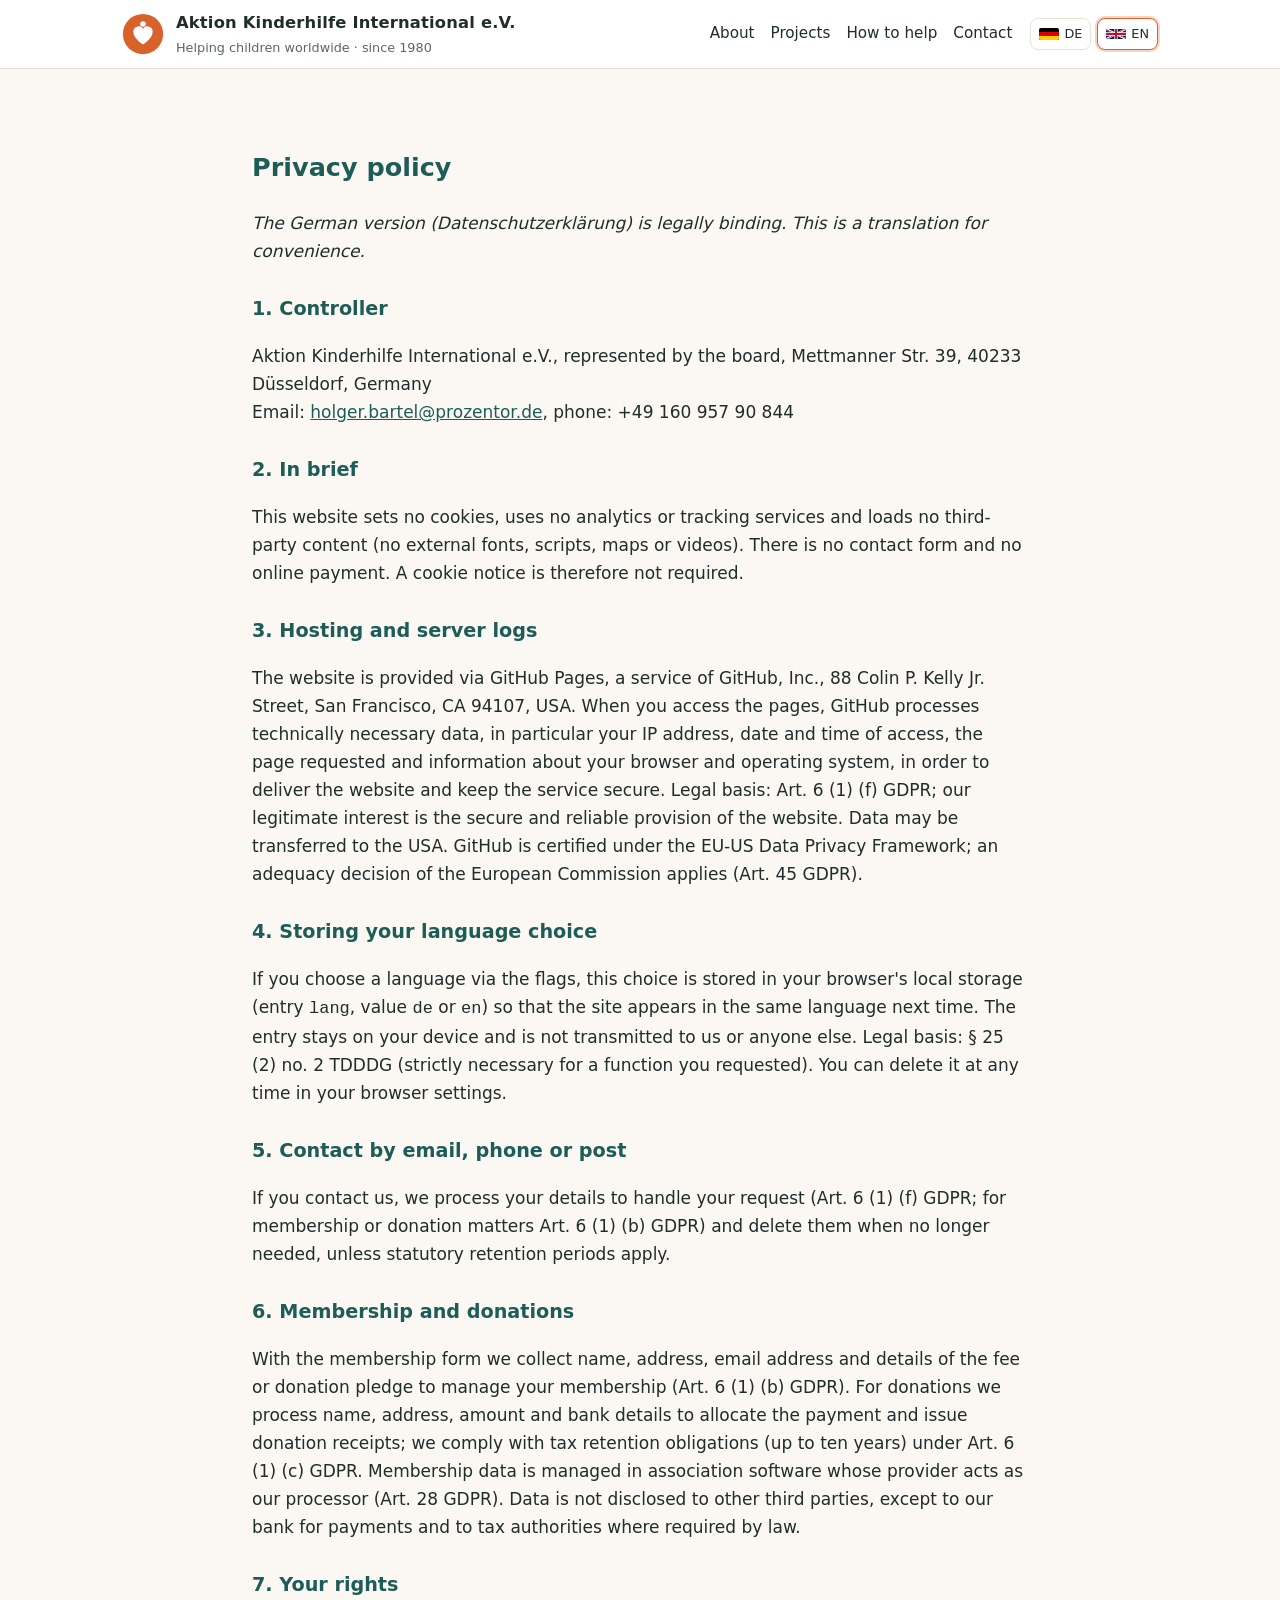
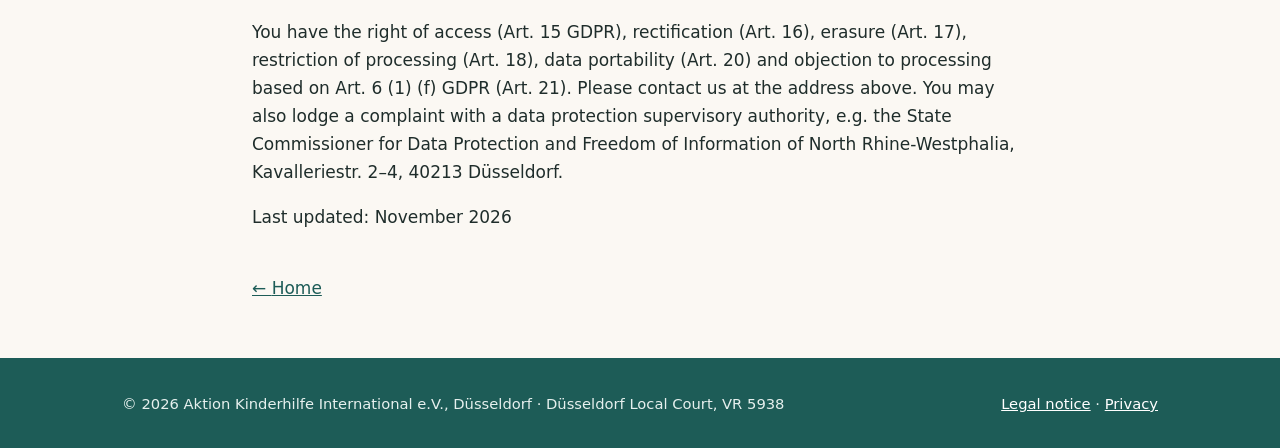
==== datenschutz.html @ b2a40ee2 "AKI-Website: erster Entwurf (Vorschau) Co-Authored-By: Claude Opus 5.5 <noreply@anthropic.com>" ====
<!doctype html>
<html lang="de" data-title-de="Datenschutz – Aktion Kinderhilfe International e.V." data-title-en="Privacy policy – Aktion Kinderhilfe International e.V.">
<head>
  <meta charset="utf-8">
  <meta name="viewport" content="width=device-width, initial-scale=1">
  <meta http-equiv="Content-Security-Policy" content="default-src 'self'; img-src 'self' data:; style-src 'self'; script-src 'self'; base-uri 'none'; form-action 'none'">
  <meta name="referrer" content="strict-origin-when-cross-origin">
  <title>Datenschutz – Aktion Kinderhilfe International e.V.</title>
  <meta name="description" content="Aktion Kinderhilfe International e.V. (AKI), Düsseldorf: gemeinnütziger Verein seit 1980. Wir unterstützen Kinderheime, Vorschulen und Schulkinder in Indien, Kamerun, Togo, Nicaragua und Äthiopien.">
  <meta name="robots" content="noindex">
  <meta name="theme-color" content="#1d5c57">
  <link rel="stylesheet" href="assets/style.css">
  <link rel="icon" href="data:,">
  <script src="assets/lang.js"></script>
</head>
<body>
<a class="skip" href="#main"><span data-l="de">Zum Inhalt</span><span data-l="en">Skip to content</span></a>

<header class="top">
  <div class="wrap">
    <a class="brand" href="./">
      <svg class="logo" viewBox="0 0 48 48" aria-hidden="true"><circle cx="24" cy="24" r="23" fill="#d9622b"/><path d="M24 36s-11-6.6-11-14.2A6 6 0 0 1 24 18a6 6 0 0 1 11 3.8C35 29.4 24 36 24 36z" fill="#fff"/><circle cx="24" cy="12.5" r="3.2" fill="#fff"/></svg>
      <span><strong>Aktion Kinderhilfe International e.V.</strong>
      <small><span data-l="de">Hilfe für Kinder weltweit · seit 1980</span><span data-l="en">Helping children worldwide · since 1980</span></small></span>
    </a>
    <nav class="nav" aria-label="Navigation">
      <a href="./#ueber"><span data-l="de">Über uns</span><span data-l="en">About</span></a>
      <a href="./#projekte"><span data-l="de">Projekte</span><span data-l="en">Projects</span></a>
      <a href="./#helfen"><span data-l="de">Helfen</span><span data-l="en">How to help</span></a>
      <a href="./#kontakt"><span data-l="de">Kontakt</span><span data-l="en">Contact</span></a>
    </nav>
    <div class="langs" role="group" aria-label="Sprache / Language">
      <button type="button" data-set-lang="de" aria-pressed="false" title="Deutsch"><svg viewBox="0 0 5 3" aria-hidden="true"><rect width="5" height="3" fill="#000"/><rect width="5" height="2" y="1" fill="#D00"/><rect width="5" height="1" y="2" fill="#FFCE00"/></svg>DE</button>
      <button type="button" data-set-lang="en" aria-pressed="false" title="English"><svg viewBox="0 0 60 30" aria-hidden="true"><clipPath id="uk"><path d="M30,15 h30 v15 z v15 h-30 z h-30 v-15 z v-15 h30 z"/></clipPath><path d="M0,0 v30 h60 v-30 z" fill="#012169"/><path d="M0,0 L60,30 M60,0 L0,30" stroke="#fff" stroke-width="6"/><path d="M0,0 L60,30 M60,0 L0,30" clip-path="url(#uk)" stroke="#C8102E" stroke-width="4"/><path d="M30,0 v30 M0,15 h60" stroke="#fff" stroke-width="10"/><path d="M30,0 v30 M0,15 h60" stroke="#C8102E" stroke-width="6"/></svg>EN</button>
    </div>
  </div>
</header>

<main id="main"><section><div class="wrap legal">
<div data-l="de">
<h1>Datenschutzerklärung</h1>
<h2>1. Verantwortlicher</h2>
<p>Aktion Kinderhilfe International e.V., vertreten durch den Vorstand, Mettmanner Str. 39, 40233 Düsseldorf, Deutschland<br>E-Mail: <a href="mailto:holger.bartel@prozentor.de">holger.bartel@prozentor.de</a>, Telefon: +49 160 957 90 844</p>
<h2>2. Das Wichtigste in Kürze</h2>
<p>Diese Website setzt keine Cookies, verwendet keine Analyse- oder Tracking-Dienste und lädt keine Inhalte von Dritten (keine externen Schriften, Skripte, Karten oder Videos). Es gibt kein Kontaktformular und keine Online-Zahlung. Deshalb ist auch kein Cookie-Hinweis erforderlich.</p>
<h2>3. Hosting und Server-Protokolle</h2>
<p>Die Website wird über GitHub Pages bereitgestellt, einen Dienst der GitHub, Inc., 88 Colin P. Kelly Jr. Street, San Francisco, CA 94107, USA. Beim Aufruf der Seiten verarbeitet GitHub technisch notwendige Daten, insbesondere Ihre IP-Adresse, Datum und Uhrzeit des Abrufs, die aufgerufene Seite sowie Angaben zu Browser und Betriebssystem. Dies dient der Auslieferung der Website und der Sicherheit des Dienstes. Rechtsgrundlage ist Art. 6 Abs. 1 lit. f DSGVO; unser berechtigtes Interesse liegt in einer sicheren und zuverlässigen Bereitstellung der Website.</p>
<p>Dabei können Daten in die USA übermittelt werden. GitHub ist nach dem EU-US Data Privacy Framework zertifiziert; für diese Übermittlung besteht damit ein Angemessenheitsbeschluss der EU-Kommission (Art. 45 DSGVO). Weitere Informationen finden Sie in der Datenschutzerklärung von GitHub (docs.github.com, „GitHub General Privacy Statement“).</p>
<h2>4. Speicherung der Sprachwahl im Browser</h2>
<p>Wenn Sie über die Flaggen die Sprache wählen, wird diese Wahl im lokalen Speicher Ihres Browsers (localStorage, Eintrag <code>lang</code> mit dem Wert <code>de</code> oder <code>en</code>) abgelegt, damit die Seite beim nächsten Besuch in derselben Sprache erscheint. Der Eintrag bleibt auf Ihrem Gerät und wird weder an uns noch an Dritte übertragen. Ohne gespeicherte Wahl richtet sich die Sprache nach der Spracheinstellung Ihres Browsers. Rechtsgrundlage ist § 25 Abs. 2 Nr. 2 TDDDG, da die Speicherung für die von Ihnen ausdrücklich gewünschte Funktion unbedingt erforderlich ist. Sie können den Eintrag jederzeit über die Einstellungen Ihres Browsers löschen.</p>
<h2>5. Kontakt per E-Mail, Telefon oder Post</h2>
<p>Wenn Sie uns kontaktieren, verarbeiten wir Ihre Angaben, um Ihr Anliegen zu bearbeiten. Rechtsgrundlage ist Art. 6 Abs. 1 lit. f DSGVO, bei Fragen zu Mitgliedschaft oder Spende Art. 6 Abs. 1 lit. b DSGVO. Wir löschen die Daten, sobald sie dafür nicht mehr erforderlich sind und keine gesetzlichen Aufbewahrungspflichten entgegenstehen.</p>
<h2>6. Mitgliedschaft und Spenden</h2>
<p>Mit der Beitrittserklärung erheben wir Name, Anschrift, E-Mail-Adresse und die Angaben zu Beitrag bzw. Spendenzusage. Wir verwenden diese Daten zur Verwaltung der Mitgliedschaft (Art. 6 Abs. 1 lit. b DSGVO). Bei Spenden verarbeiten wir Name, Anschrift, Betrag und Bankverbindung, um die Zahlung zuzuordnen und Zuwendungsbestätigungen auszustellen; die steuerlichen Aufbewahrungspflichten (bis zu zehn Jahre) erfüllen wir nach Art. 6 Abs. 1 lit. c DSGVO. Für die Mitgliederverwaltung nutzen wir eine Vereinssoftware; deren Anbieter verarbeitet die Daten als Auftragsverarbeiter in unserem Auftrag (Art. 28 DSGVO). Eine Weitergabe an sonstige Dritte erfolgt nicht, außer an unsere Bank für den Zahlungsverkehr und an Finanzbehörden, soweit wir dazu verpflichtet sind.</p>
<h2>7. Links zu anderen Websites</h2>
<p>Die Website enthält derzeit keine Links zu Angeboten Dritter. Sollten solche ergänzt werden, gilt: Erst wenn Sie einen Link anklicken, werden Daten an den jeweiligen Anbieter übertragen; dann gilt dessen Datenschutzerklärung.</p>
<h2>8. Ihre Rechte</h2>
<p>Sie haben das Recht auf Auskunft (Art. 15 DSGVO), Berichtigung (Art. 16), Löschung (Art. 17), Einschränkung der Verarbeitung (Art. 18), Datenübertragbarkeit (Art. 20) und Widerspruch gegen Verarbeitungen auf Grundlage von Art. 6 Abs. 1 lit. f DSGVO (Art. 21). Wenden Sie sich dazu an die oben genannte Adresse. Sie können sich außerdem bei einer Datenschutz-Aufsichtsbehörde beschweren, zum Beispiel bei der Landesbeauftragten für Datenschutz und Informationsfreiheit Nordrhein-Westfalen, Kavalleriestr. 2–4, 40213 Düsseldorf.</p>
<p>Stand: November 2026</p>
</div>
<div data-l="en">
<h1>Privacy policy</h1>
<p><em>The German version (Datenschutzerklärung) is legally binding. This is a translation for convenience.</em></p>
<h2>1. Controller</h2>
<p>Aktion Kinderhilfe International e.V., represented by the board, Mettmanner Str. 39, 40233 Düsseldorf, Germany<br>Email: <a href="mailto:holger.bartel@prozentor.de">holger.bartel@prozentor.de</a>, phone: +49 160 957 90 844</p>
<h2>2. In brief</h2>
<p>This website sets no cookies, uses no analytics or tracking services and loads no third-party content (no external fonts, scripts, maps or videos). There is no contact form and no online payment. A cookie notice is therefore not required.</p>
<h2>3. Hosting and server logs</h2>
<p>The website is provided via GitHub Pages, a service of GitHub, Inc., 88 Colin P. Kelly Jr. Street, San Francisco, CA 94107, USA. When you access the pages, GitHub processes technically necessary data, in particular your IP address, date and time of access, the page requested and information about your browser and operating system, in order to deliver the website and keep the service secure. Legal basis: Art. 6 (1) (f) GDPR; our legitimate interest is the secure and reliable provision of the website. Data may be transferred to the USA. GitHub is certified under the EU-US Data Privacy Framework; an adequacy decision of the European Commission applies (Art. 45 GDPR).</p>
<h2>4. Storing your language choice</h2>
<p>If you choose a language via the flags, this choice is stored in your browser's local storage (entry <code>lang</code>, value <code>de</code> or <code>en</code>) so that the site appears in the same language next time. The entry stays on your device and is not transmitted to us or anyone else. Legal basis: § 25 (2) no. 2 TDDDG (strictly necessary for a function you requested). You can delete it at any time in your browser settings.</p>
<h2>5. Contact by email, phone or post</h2>
<p>If you contact us, we process your details to handle your request (Art. 6 (1) (f) GDPR; for membership or donation matters Art. 6 (1) (b) GDPR) and delete them when no longer needed, unless statutory retention periods apply.</p>
<h2>6. Membership and donations</h2>
<p>With the membership form we collect name, address, email address and details of the fee or donation pledge to manage your membership (Art. 6 (1) (b) GDPR). For donations we process name, address, amount and bank details to allocate the payment and issue donation receipts; we comply with tax retention obligations (up to ten years) under Art. 6 (1) (c) GDPR. Membership data is managed in association software whose provider acts as our processor (Art. 28 GDPR). Data is not disclosed to other third parties, except to our bank for payments and to tax authorities where required by law.</p>
<h2>7. Your rights</h2>
<p>You have the right of access (Art. 15 GDPR), rectification (Art. 16), erasure (Art. 17), restriction of processing (Art. 18), data portability (Art. 20) and objection to processing based on Art. 6 (1) (f) GDPR (Art. 21). Please contact us at the address above. You may also lodge a complaint with a data protection supervisory authority, e.g. the State Commissioner for Data Protection and Freedom of Information of North Rhine-Westphalia, Kavalleriestr. 2–4, 40213 Düsseldorf.</p>
<p>Last updated: November 2026</p>
</div>
<a class="back" href="./">← <span data-l="de">Zur Startseite</span><span data-l="en">Home</span></a>
</div></section>
</main>

<footer>
  <div class="wrap">
    <span>© 2026 Aktion Kinderhilfe International e.V., Düsseldorf · <span data-l="de">Amtsgericht Düsseldorf VR 5938</span><span data-l="en">Düsseldorf Local Court, VR 5938</span></span>
    <span><a href="impressum.html"><span data-l="de">Impressum</span><span data-l="en">Legal notice</span></a> · <a href="datenschutz.html"><span data-l="de">Datenschutz</span><span data-l="en">Privacy</span></a></span>
  </div>
</footer>
</body>
</html>
---- assets/style.css ----
/* AKI Aktion Kinderhilfe International e.V. — eigene Gestaltung, keine externen Ressourcen. */
:root {
  --bg: #fbf8f3; --card: #ffffff; --ink: #1f2d2b; --muted: #5b6765;
  --accent: #d9622b; --accent-dark: #b24c1d; --teal: #1d5c57; --line: #e8e1d6;
  --radius: 14px; --wrap: 1080px;
}
* { box-sizing: border-box; }
html { scroll-behavior: smooth; }
body { margin: 0; background: var(--bg); color: var(--ink);
  font: 17px/1.65 system-ui, -apple-system, "Segoe UI", Roboto, "Helvetica Neue", Arial, sans-serif; }
img { max-width: 100%; display: block; }
a { color: var(--teal); }
a:hover { color: var(--accent-dark); }
.wrap { max-width: var(--wrap); margin: 0 auto; padding: 0 22px; }
.skip { position: absolute; left: -999px; } .skip:focus { left: 10px; top: 10px; background: #fff; padding: 8px; z-index: 9; }

/* Sprachumschaltung: nur die gewaehlte Sprache anzeigen */
html[data-lang="de"] [data-l="en"], html[data-lang="en"] [data-l="de"] { display: none !important; }

/* Kopf */
.top { background: #fff; border-bottom: 1px solid var(--line); position: sticky; top: 0; z-index: 5; }
.top .wrap { display: flex; align-items: center; gap: 18px; min-height: 68px; flex-wrap: wrap; }
.brand { display: flex; align-items: center; gap: 12px; text-decoration: none; color: var(--ink); margin-right: auto; }
.logo { width: 42px; height: 42px; flex: none; }
.brand strong { display: block; font-size: 1.02rem; letter-spacing: .2px; }
.brand small { display: block; color: var(--muted); font-size: .8rem; }
.nav { display: flex; gap: 16px; flex-wrap: wrap; }
.nav a { text-decoration: none; color: var(--ink); font-size: .95rem; }
.nav a:hover { color: var(--accent-dark); }
.langs { display: flex; gap: 6px; }
.langs button { border: 1px solid var(--line); background: #fff; border-radius: 8px; padding: 4px 8px; cursor: pointer;
  font: inherit; font-size: .8rem; display: flex; align-items: center; gap: 5px; color: var(--ink); }
.langs button svg { width: 20px; height: 12px; border-radius: 2px; }
.langs button[aria-pressed="true"] { border-color: var(--accent); box-shadow: 0 0 0 2px #f6d4c3; }

/* Einstieg */
.hero { background: linear-gradient(135deg, #fff3ea 0%, #fbf8f3 55%, #e9f2f0 100%); padding: 64px 0 48px; }
.hero .wrap { display: grid; grid-template-columns: 1.15fr .85fr; gap: 40px; align-items: center; }
.hero h1 { font-size: clamp(1.9rem, 3.6vw, 2.7rem); line-height: 1.2; margin: 0 0 14px; color: var(--teal); }
.hero p.lead { font-size: 1.12rem; color: var(--muted); margin: 0 0 22px; }
.hero img { border-radius: var(--radius); box-shadow: 0 12px 30px rgba(0,0,0,.12); aspect-ratio: 4/3; object-fit: cover; width: 100%; }
.btns { display: flex; gap: 12px; flex-wrap: wrap; }
.btn { display: inline-block; padding: 11px 20px; border-radius: 999px; text-decoration: none; font-weight: 600; }
.btn.primary { background: var(--accent); color: #fff; } .btn.primary:hover { background: var(--accent-dark); color: #fff; }
.btn.ghost { border: 2px solid var(--teal); color: var(--teal); } .btn.ghost:hover { background: var(--teal); color: #fff; }

/* Abschnitte */
section { padding: 56px 0; }
section.alt { background: #fff; border-top: 1px solid var(--line); border-bottom: 1px solid var(--line); }
h2 { font-size: 1.7rem; color: var(--teal); margin: 0 0 10px; }
.intro { color: var(--muted); max-width: 760px; margin: 0 0 28px; }
.facts { display: grid; grid-template-columns: repeat(3, 1fr); gap: 18px; }
.fact { background: var(--card); border: 1px solid var(--line); border-radius: var(--radius); padding: 20px; }
.fact b { display: block; color: var(--accent-dark); font-size: 1.05rem; margin-bottom: 4px; }

/* Projekte */
.projects { display: grid; grid-template-columns: repeat(auto-fill, minmax(300px, 1fr)); gap: 22px; }
.project { background: var(--card); border: 1px solid var(--line); border-radius: var(--radius); overflow: hidden; display: flex; flex-direction: column; }
.project img { width: 100%; aspect-ratio: 16/10; object-fit: cover; }
.project .noimg { aspect-ratio: 16/10; background: linear-gradient(135deg, #f3e3d6, #dcebe8); display: grid; place-items: center; color: var(--teal); font-weight: 600; }
.project .body { padding: 18px 20px 20px; }
.project .land { font-size: .8rem; text-transform: uppercase; letter-spacing: .8px; color: var(--accent-dark); font-weight: 700; }
.project h3 { margin: 4px 0 8px; font-size: 1.15rem; }
.project p { margin: 0; color: var(--muted); font-size: .97rem; }

/* Spenden / Mitglied */
.two { display: grid; grid-template-columns: 1fr 1fr; gap: 26px; }
.box { background: var(--card); border: 1px solid var(--line); border-radius: var(--radius); padding: 26px; }
.box.donate { border-top: 5px solid var(--accent); }
.box.member { border-top: 5px solid var(--teal); }
.bank { background: var(--bg); border-radius: 10px; padding: 14px 16px; margin: 14px 0; font-size: 1rem; }
.bank dt { color: var(--muted); font-size: .82rem; } .bank dd { margin: 0 0 8px; font-weight: 600; letter-spacing: .3px; }
.small { font-size: .9rem; color: var(--muted); }

/* Fuss */
footer { background: var(--teal); color: #e6f0ee; padding: 34px 0; font-size: .92rem; }
footer a { color: #fff; }
footer .wrap { display: flex; flex-wrap: wrap; gap: 18px 40px; justify-content: space-between; }

/* Rechtstexte */
.legal { max-width: 820px; } .legal h1 { color: var(--teal); } .legal h2 { font-size: 1.2rem; margin-top: 28px; }
.back { display: inline-block; margin: 26px 0 0; }

@media (max-width: 860px) {
  .hero .wrap, .two { grid-template-columns: 1fr; }
  .facts { grid-template-columns: 1fr; }
  .nav { display: none; }
}
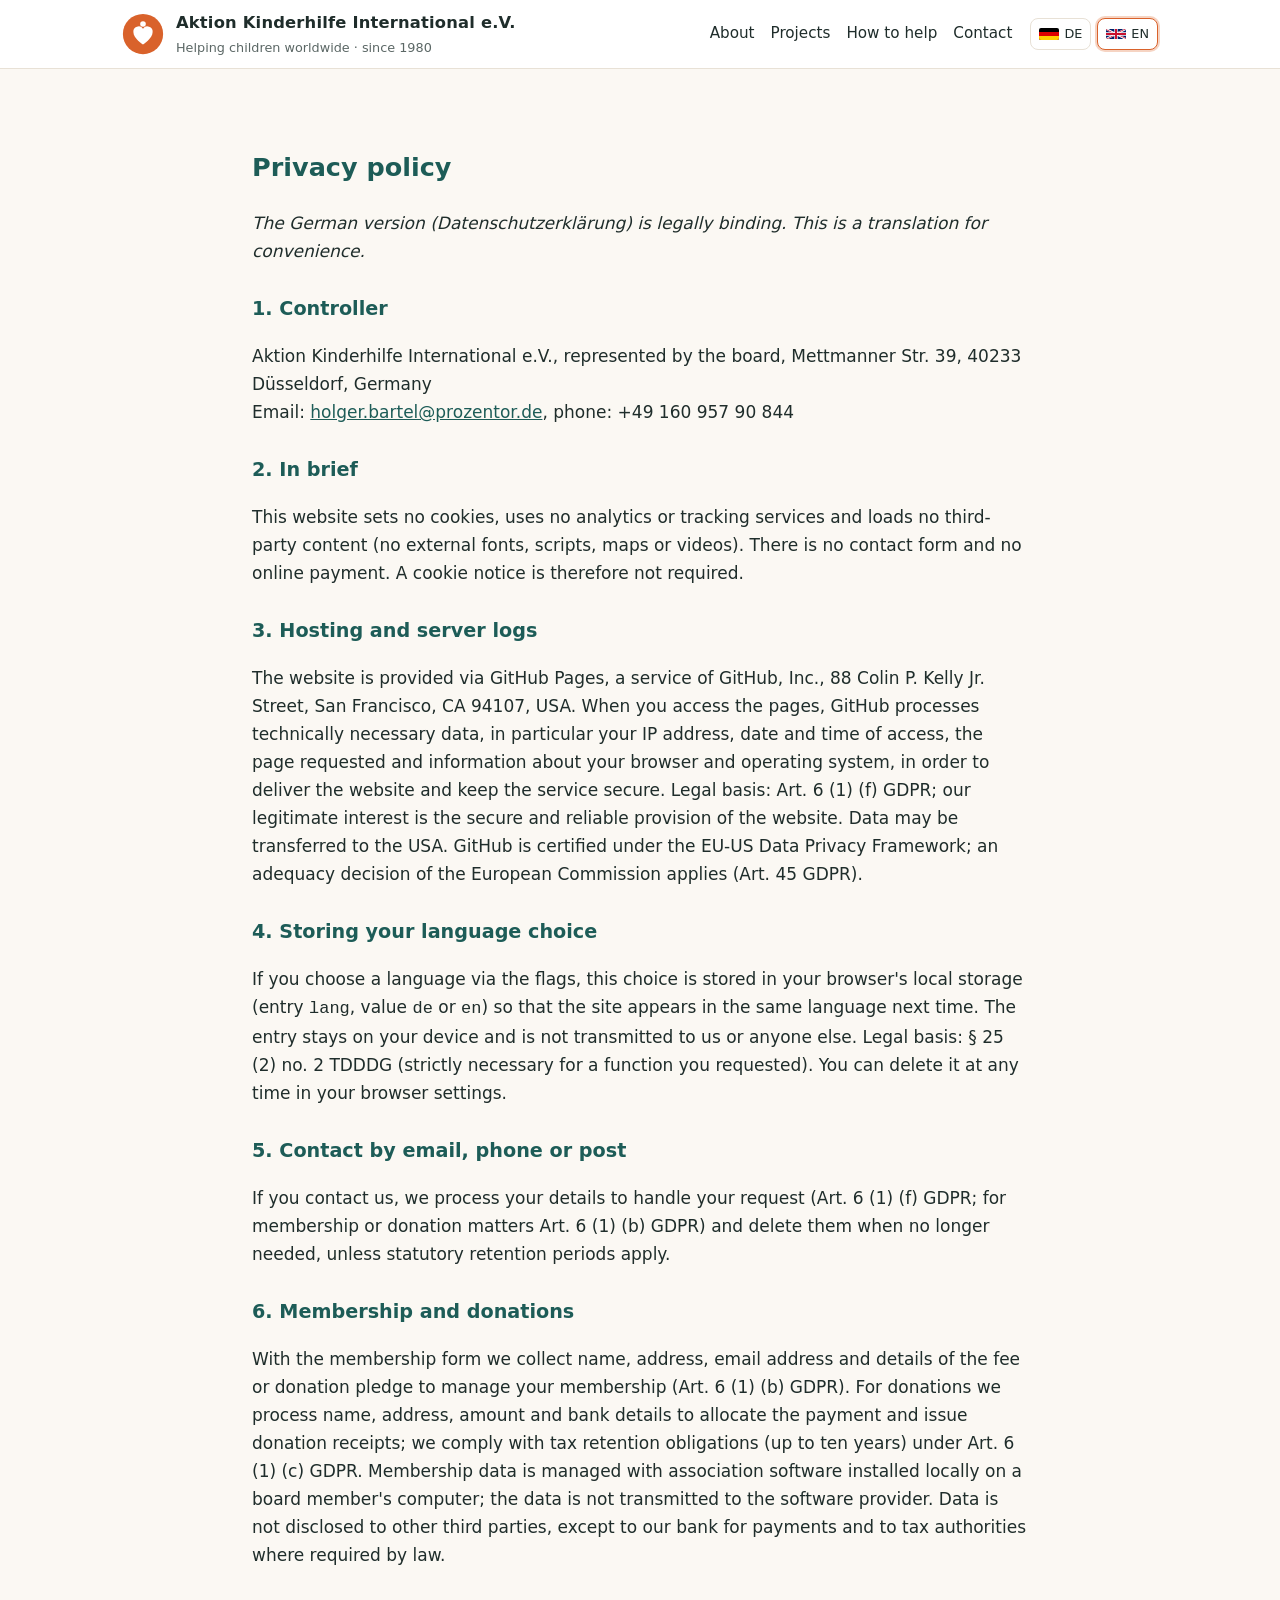
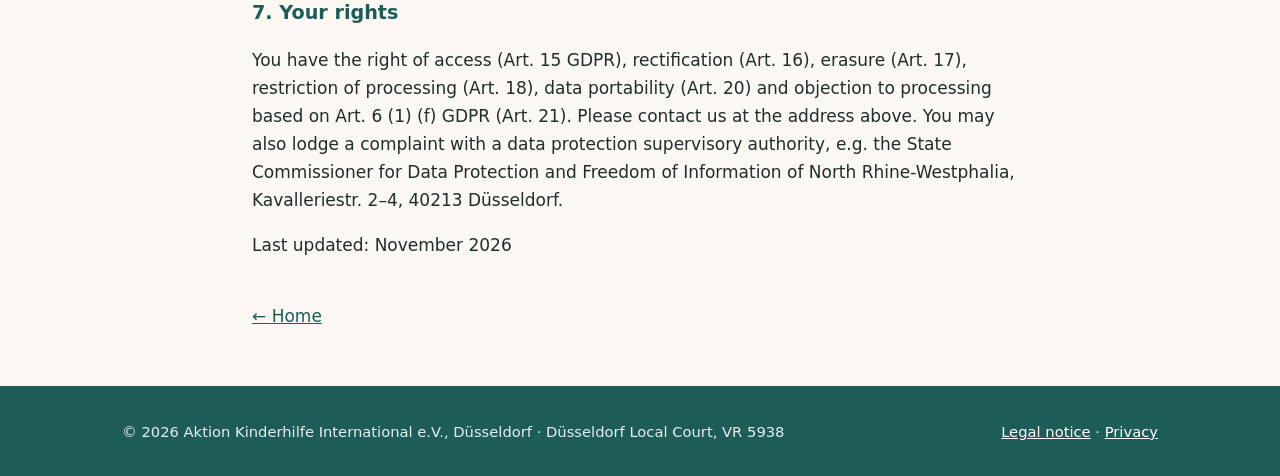
==== commit cdbec865: "Vorstand im Impressum, Linear lokal (keine AV), Beitrittserklaerung 23.11. (Austritt gem. Satzung) C" ====
--- a/datenschutz.html
+++ b/datenschutz.html
@@ -51,7 +51,7 @@
 <h2>5. Kontakt per E-Mail, Telefon oder Post</h2>
 <p>Wenn Sie uns kontaktieren, verarbeiten wir Ihre Angaben, um Ihr Anliegen zu bearbeiten. Rechtsgrundlage ist Art. 6 Abs. 1 lit. f DSGVO, bei Fragen zu Mitgliedschaft oder Spende Art. 6 Abs. 1 lit. b DSGVO. Wir löschen die Daten, sobald sie dafür nicht mehr erforderlich sind und keine gesetzlichen Aufbewahrungspflichten entgegenstehen.</p>
 <h2>6. Mitgliedschaft und Spenden</h2>
-<p>Mit der Beitrittserklärung erheben wir Name, Anschrift, E-Mail-Adresse und die Angaben zu Beitrag bzw. Spendenzusage. Wir verwenden diese Daten zur Verwaltung der Mitgliedschaft (Art. 6 Abs. 1 lit. b DSGVO). Bei Spenden verarbeiten wir Name, Anschrift, Betrag und Bankverbindung, um die Zahlung zuzuordnen und Zuwendungsbestätigungen auszustellen; die steuerlichen Aufbewahrungspflichten (bis zu zehn Jahre) erfüllen wir nach Art. 6 Abs. 1 lit. c DSGVO. Für die Mitgliederverwaltung nutzen wir eine Vereinssoftware; deren Anbieter verarbeitet die Daten als Auftragsverarbeiter in unserem Auftrag (Art. 28 DSGVO). Eine Weitergabe an sonstige Dritte erfolgt nicht, außer an unsere Bank für den Zahlungsverkehr und an Finanzbehörden, soweit wir dazu verpflichtet sind.</p>
+<p>Mit der Beitrittserklärung erheben wir Name, Anschrift, E-Mail-Adresse und die Angaben zu Beitrag bzw. Spendenzusage. Wir verwenden diese Daten zur Verwaltung der Mitgliedschaft (Art. 6 Abs. 1 lit. b DSGVO). Bei Spenden verarbeiten wir Name, Anschrift, Betrag und Bankverbindung, um die Zahlung zuzuordnen und Zuwendungsbestätigungen auszustellen; die steuerlichen Aufbewahrungspflichten (bis zu zehn Jahre) erfüllen wir nach Art. 6 Abs. 1 lit. c DSGVO. Die Mitgliederverwaltung erfolgt mit einer lokal installierten Vereinssoftware auf dem Rechner eines Vorstandsmitglieds; die Daten werden dabei nicht an den Softwareanbieter übermittelt. Eine Weitergabe an sonstige Dritte erfolgt nicht, außer an unsere Bank für den Zahlungsverkehr und an Finanzbehörden, soweit wir dazu verpflichtet sind.</p>
 <h2>7. Links zu anderen Websites</h2>
 <p>Die Website enthält derzeit keine Links zu Angeboten Dritter. Sollten solche ergänzt werden, gilt: Erst wenn Sie einen Link anklicken, werden Daten an den jeweiligen Anbieter übertragen; dann gilt dessen Datenschutzerklärung.</p>
 <h2>8. Ihre Rechte</h2>
@@ -72,7 +72,7 @@
 <h2>5. Contact by email, phone or post</h2>
 <p>If you contact us, we process your details to handle your request (Art. 6 (1) (f) GDPR; for membership or donation matters Art. 6 (1) (b) GDPR) and delete them when no longer needed, unless statutory retention periods apply.</p>
 <h2>6. Membership and donations</h2>
-<p>With the membership form we collect name, address, email address and details of the fee or donation pledge to manage your membership (Art. 6 (1) (b) GDPR). For donations we process name, address, amount and bank details to allocate the payment and issue donation receipts; we comply with tax retention obligations (up to ten years) under Art. 6 (1) (c) GDPR. Membership data is managed in association software whose provider acts as our processor (Art. 28 GDPR). Data is not disclosed to other third parties, except to our bank for payments and to tax authorities where required by law.</p>
+<p>With the membership form we collect name, address, email address and details of the fee or donation pledge to manage your membership (Art. 6 (1) (b) GDPR). For donations we process name, address, amount and bank details to allocate the payment and issue donation receipts; we comply with tax retention obligations (up to ten years) under Art. 6 (1) (c) GDPR. Membership data is managed with association software installed locally on a board member's computer; the data is not transmitted to the software provider. Data is not disclosed to other third parties, except to our bank for payments and to tax authorities where required by law.</p>
 <h2>7. Your rights</h2>
 <p>You have the right of access (Art. 15 GDPR), rectification (Art. 16), erasure (Art. 17), restriction of processing (Art. 18), data portability (Art. 20) and objection to processing based on Art. 6 (1) (f) GDPR (Art. 21). Please contact us at the address above. You may also lodge a complaint with a data protection supervisory authority, e.g. the State Commissioner for Data Protection and Freedom of Information of North Rhine-Westphalia, Kavalleriestr. 2–4, 40213 Düsseldorf.</p>
 <p>Last updated: November 2026</p>
--- a/assets/style.css
+++ b/assets/style.css
@@ -38,7 +38,7 @@
 .hero .wrap { display: grid; grid-template-columns: 1.15fr .85fr; gap: 40px; align-items: center; }
 .hero h1 { font-size: clamp(1.9rem, 3.6vw, 2.7rem); line-height: 1.2; margin: 0 0 14px; color: var(--teal); }
 .hero p.lead { font-size: 1.12rem; color: var(--muted); margin: 0 0 22px; }
-.hero img { border-radius: var(--radius); box-shadow: 0 12px 30px rgba(0,0,0,.12); aspect-ratio: 4/3; object-fit: cover; width: 100%; }
+.hero img { border-radius: var(--radius); box-shadow: 0 12px 30px rgba(0,0,0,.12); aspect-ratio: 4/3; object-fit: cover; width: 100%; height: auto; }
 .btns { display: flex; gap: 12px; flex-wrap: wrap; }
 .btn { display: inline-block; padding: 11px 20px; border-radius: 999px; text-decoration: none; font-weight: 600; }
 .btn.primary { background: var(--accent); color: #fff; } .btn.primary:hover { background: var(--accent-dark); color: #fff; }
@@ -56,7 +56,7 @@
 /* Projekte */
 .projects { display: grid; grid-template-columns: repeat(auto-fill, minmax(300px, 1fr)); gap: 22px; }
 .project { background: var(--card); border: 1px solid var(--line); border-radius: var(--radius); overflow: hidden; display: flex; flex-direction: column; }
-.project img { width: 100%; aspect-ratio: 16/10; object-fit: cover; }
+.project img { width: 100%; height: auto; aspect-ratio: 16/10; object-fit: cover; }
 .project .noimg { aspect-ratio: 16/10; background: linear-gradient(135deg, #f3e3d6, #dcebe8); display: grid; place-items: center; color: var(--teal); font-weight: 600; }
 .project .body { padding: 18px 20px 20px; }
 .project .land { font-size: .8rem; text-transform: uppercase; letter-spacing: .8px; color: var(--accent-dark); font-weight: 700; }
